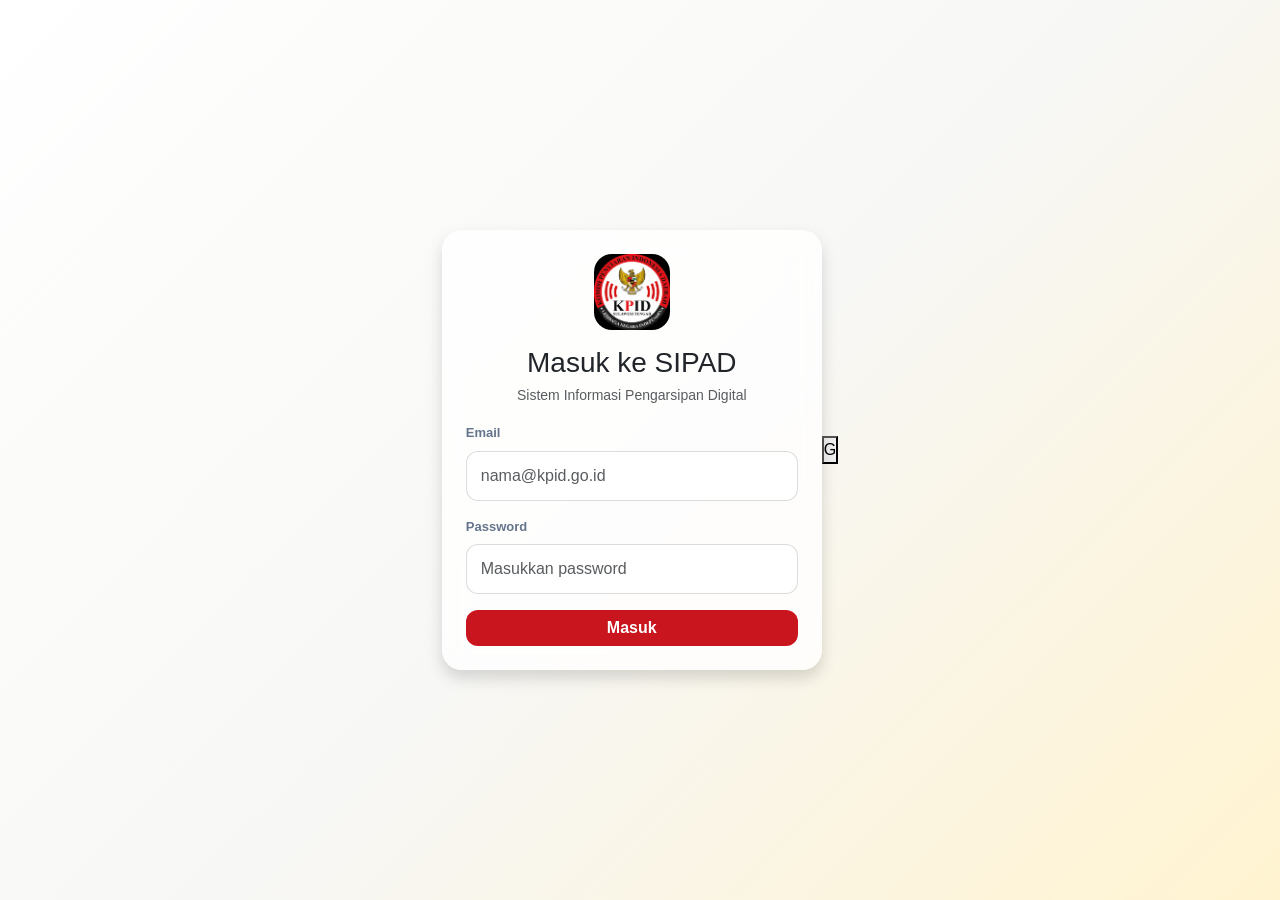
==== SIPAD-4.0-Enterprise/frontend/pages/index.html @ bc352328 "Add files via upload" ====
<!doctype html>
<html lang="id">
<head>
	<meta charset="utf-8">
	<meta name="viewport" content="width=device-width, initial-scale=1">
	<title>Dashboard SIPAD 4.0</title>
	<link href="https://cdn.jsdelivr.net/npm/bootstrap@5.3.3/dist/css/bootstrap.min.css" rel="stylesheet">
	<link href="../css/style.css" rel="stylesheet">
	<script src="../js/theme.js"></script>
	<link rel="icon" type="image/jpeg" href="../assets/icons/kpid-logo.jpeg">
	<style>
	body{background:linear-gradient(135deg,#eef4ff 0%,#f8fafc 48%,#e0f2fe 100%)}
	.dashboard-shell{min-height:100vh;display:flex}.dashboard-sidebar{width:250px;flex:0 0 250px;padding:24px 18px;background:linear-gradient(180deg,#0f172a,#1d4ed8);color:#fff}.dashboard-content{flex:1;padding:30px 4vw;min-width:0}.brand-mark{width:44px;height:44px;display:grid;place-items:center;border-radius:14px;background:#fff;color:#1d4ed8;font-weight:800;font-size:20px}.sidebar-label{margin:28px 12px 10px;color:#bfdbfe;font-size:11px;font-weight:700;letter-spacing:1.5px;text-transform:uppercase}.dashboard-sidebar .nav-link{color:#dbeafe;text-decoration:none}.dashboard-sidebar .nav-link.active,.dashboard-sidebar .nav-link:hover{background:rgba(255,255,255,.14);color:#fff}.topbar{display:flex;justify-content:space-between;align-items:flex-start;gap:20px;margin-bottom:28px}.eyebrow{color:#2563eb;font-size:12px;font-weight:800;letter-spacing:1.5px;text-transform:uppercase}.welcome-title{font-size:clamp(28px,4vw,44px);font-weight:800;letter-spacing:0;margin:4px 0 8px}.status-pill{display:inline-flex;align-items:center;gap:8px;padding:8px 12px;border-radius:999px;background:#dcfce7;color:#166534;font-size:13px;font-weight:700}.status-dot{width:8px;height:8px;border-radius:50%;background:#22c55e}.stats-grid{display:grid;grid-template-columns:repeat(3,1fr);gap:16px;margin-bottom:26px}.stat-card{min-height:145px}.stat-icon{width:42px;height:42px;display:grid;place-items:center;border-radius:13px;background:#dbeafe;color:#1d4ed8;font-size:20px}.stat-card:nth-child(2) .stat-icon{background:#dcfce7;color:#15803d}.stat-card:nth-child(3) .stat-icon{background:#fef3c7;color:#b45309}.dashboard-grid{display:grid;grid-template-columns:minmax(0,1.5fr) minmax(270px,.8fr);gap:18px}.panel{padding:22px}.panel-heading{display:flex;justify-content:space-between;align-items:center;gap:12px;margin-bottom:18px}.panel-heading h2{font-size:18px;font-weight:800;margin:0}.quick-grid{display:grid;grid-template-columns:repeat(2,1fr);gap:12px}.quick-link{display:flex;align-items:center;gap:12px;padding:15px;border:1px solid var(--border);border-radius:14px;color:var(--text);text-decoration:none;background:rgba(255,255,255,.45);transition:var(--transition)}.quick-link:hover{color:var(--primary);transform:translateY(-2px);box-shadow:var(--shadow)}.quick-link strong{display:block;font-size:14px}.quick-link small{color:var(--muted)}.quick-icon{font-size:21px}.table-wrap{overflow-x:auto}.empty-state{text-align:center;color:var(--muted);padding:32px 12px}.logout-link{margin-top:24px;color:#bfdbfe!important;cursor:pointer}.user-chip{display:flex;align-items:center;gap:10px;padding:10px 12px;border-radius:14px;background:rgba(255,255,255,.1)}.user-avatar{width:34px;height:34px;display:grid;place-items:center;border-radius:50%;background:#bfdbfe;color:#1e3a8a;font-weight:800}
		@media(max-width:900px){.dashboard-sidebar{width:76px;flex-basis:76px;padding:20px 10px}.dashboard-sidebar .brand-copy,.dashboard-sidebar .nav-link span,.dashboard-sidebar .sidebar-label,.dashboard-sidebar .user-copy{display:none}.dashboard-sidebar .nav-link{justify-content:center;padding:12px}.dashboard-content{padding:24px}.dashboard-sidebar .brand{justify-content:center}.user-chip{justify-content:center;padding:8px}.stats-grid{grid-template-columns:1fr}.dashboard-grid{grid-template-columns:1fr}}
		@media(max-width:560px){.dashboard-shell{display:block}.dashboard-sidebar{position:static;width:100%;min-height:0;display:flex;align-items:center;justify-content:space-between;padding:12px 16px}.dashboard-sidebar .brand{margin:0}.dashboard-sidebar nav{display:flex;gap:4px}.dashboard-sidebar .nav-link{margin:0}.dashboard-sidebar .logout-link{margin:0}.dashboard-sidebar .user-chip{display:none}.dashboard-content{padding:24px 16px}.topbar{display:block}.topbar .status-pill{margin-top:14px}.quick-grid{grid-template-columns:1fr}}
	</style>
</head>
<body>
	<div class="dashboard-shell">
		<aside class="dashboard-sidebar">
			<div>
				<div class="brand d-flex align-items-center gap-2 mb-4">
					<div class="brand-mark" id="institutionLogoMark"><img src="../assets/icons/kpid-logo.jpeg" alt="Logo KPID"></div><div class="brand-copy"><strong>SIPAD</strong><small class="d-block text-white-50">Enterprise 4.0</small></div>
				</div>
				<div class="sidebar-label">Workspace</div>
				<nav>
					<a class="nav-link active" href="index.html"><span>⌂</span><span>Dashboard</span></a>
					<a class="nav-link" href="arsip.html"><span>▣</span><span>Data Arsip</span></a>
		  <a class="nav-link" href="upload.html"><span>＋</span><span>Upload Arsip</span></a>
		  <a class="nav-link" href="laporan.html"><span>▤</span><span>Laporan</span></a>
		  <a class="nav-link" href="audit.html"><span>◷</span><span>Audit Aktivitas</span></a>
					<a class="nav-link" href="users.html"><span>♙</span><span>Pengguna</span></a>
					<a class="nav-link" href="settings.html"><span>⚙</span><span>Pengaturan</span></a>
				</nav>
				<a class="nav-link logout-link" id="logout" href="login.html"><span>↪</span><span>Keluar</span></a>
			</div>
			<div class="user-chip"><div class="user-avatar" id="userAvatar">A</div><div class="user-copy"><strong id="userRole">ADMIN</strong><small class="d-block text-white-50">Akses aktif</small></div></div>
		</aside>
		<main class="dashboard-content">
			<header class="topbar">
				<div><div class="eyebrow" id="institutionName">Pusat kendali arsip digital</div><h1 class="welcome-title">Selamat datang di SIPAD</h1><p class="subtitle mb-0" id="institutionAddress">Pantau, kelola, dan temukan dokumen penting dalam satu ruang kerja.</p></div>
				<div class="status-pill" id="apiStatus"><span class="status-dot"></span> Sistem siap</div>
			</header>
			<section class="stats-grid" aria-label="Ringkasan arsip">
				<div class="glass stat-card"><div class="stat-icon">▣</div><div class="stat-title mt-3">Total arsip aktif</div><div class="stat-value" id="totalArchives">-</div></div>
				<div class="glass stat-card"><div class="stat-icon">◈</div><div class="stat-title mt-3">Surat masuk & keluar</div><div class="stat-value" id="totalLetters">-</div></div>
				<div class="glass stat-card"><div class="stat-icon">◌</div><div class="stat-title mt-3">Laporan & dokumentasi</div><div class="stat-value" id="totalReports">-</div></div>
			</section>
			<section class="dashboard-grid">
	<div class="glass panel"><div class="panel-heading"><h2>Arsip terbaru</h2><a class="btn btn-sm btn-outline-primary" href="arsip.html">Lihat semua</a></div><div class="table-wrap"><table class="table align-middle"><thead><tr><th>Nomor</th><th>Judul</th><th>Kategori</th></tr></thead><tbody id="recentArchives"><tr><td colspan="3" class="empty-state">Memuat data arsip...</td></tr></tbody></table></div></div>
	<div class="glass panel"><div class="panel-heading"><h2>Akses cepat</h2></div><div class="quick-grid"><a class="quick-link" href="upload.html"><span class="quick-icon">＋</span><span><strong>Upload arsip</strong><small>Tambah dokumen baru</small></span></a><a class="quick-link" href="laporan.html"><span class="quick-icon">▤</span><span><strong>Buat laporan</strong><small>Ekspor data arsip</small></span></a><a class="quick-link" href="audit.html"><span class="quick-icon">◷</span><span><strong>Lihat aktivitas</strong><small>Periksa riwayat sistem</small></span></a><a class="quick-link" href="settings.html"><span class="quick-icon">⚙</span><span><strong>Pengaturan</strong><small>Kelola preferensi</small></span></a></div></div>
			</section>
		</main>
	</div>
	<script src="../js/config.js"></script><script src="../js/api.js"></script>
	<script>
		const escapeText=value=>value==null?'':String(value);
	async function loadDashboard(){const table=document.getElementById('recentArchives'),status=document.getElementById('apiStatus');try{const setting=await api.setting(),data=await api.list(),letters=data.filter(item=>item.kategori==='Surat').length,reports=data.filter(item=>item.kategori!=='Surat').length;document.getElementById('institutionName').textContent=setting.instansi||'Pusat kendali arsip digital';document.getElementById('institutionAddress').textContent=setting.alamat||'Pantau, kelola, dan temukan dokumen penting dalam satu ruang kerja.';if(setting.logo){const logo=document.createElement('img');logo.src=setting.logo;logo.alt='';logo.className='institution-logo';document.getElementById('institutionLogoMark').replaceChildren(logo);}document.getElementById('totalArchives').textContent=data.length;document.getElementById('totalLetters').textContent=letters;document.getElementById('totalReports').textContent=reports;table.innerHTML='';data.slice(-5).reverse().forEach(item=>{const row=document.createElement('tr');[item.nomor,item.judul,item.kategori].forEach(value=>{const cell=document.createElement('td');cell.textContent=escapeText(value);row.appendChild(cell)});table.appendChild(row)});if(!data.length)table.innerHTML='<tr><td colspan="3" class="empty-state">Belum ada arsip aktif.</td></tr>';}catch(error){status.innerHTML='<span class="status-dot" style="background:#ef4444"></span> API belum terhubung';table.innerHTML='<tr><td colspan="3" class="empty-state">Data belum dapat dimuat. Periksa deployment Apps Script.</td></tr>';console.error(error)}}
		document.getElementById('userRole').textContent=localStorage.getItem('sipad_role')||'GUEST';document.getElementById('userAvatar').textContent=(localStorage.getItem('sipad_role')||'G').charAt(0);document.getElementById('logout').addEventListener('click',async event=>{event.preventDefault();try{await api.logout();}catch(error){console.error(error);}finally{localStorage.removeItem('sipad_token');localStorage.removeItem('sipad_role');location.replace('login.html');}});loadDashboard();
	</script>
</body>
</html>
---- SIPAD-4.0-Enterprise/frontend/css/style.css ----
.app-loading{position:fixed;inset:0;z-index:2000;display:grid;place-items:center;background:rgba(15,23,42,.32);backdrop-filter:blur(4px);opacity:0;visibility:hidden;transition:opacity .2s ease}.app-loading.show{opacity:1;visibility:visible}.app-loading-box{display:flex;align-items:center;gap:12px;padding:18px 22px;border-radius:16px;background:var(--surface-solid);color:var(--text);box-shadow:0 18px 50px rgba(15,23,42,.2)}.app-spinner{width:22px;height:22px;border:3px solid rgba(37,99,235,.2);border-top-color:var(--primary);border-radius:50%;animation:appSpin .7s linear infinite}@keyframes appSpin{to{transform:rotate(360deg)}}
:root{
  --primary:#c9151e;
  --primary-light:#ef4444;
  --secondary:#111111;
  --success:#16a34a;
  --warning:#f59e0b;
  --danger:#dc2626;

  --bg:#f7f7f5;
  --surface:rgba(255,255,255,.78);
  --surface-solid:#ffffff;
  --text:#171717;
  --muted:#64748b;
  --border:rgba(17,17,17,.14);

  --radius:20px;
  --shadow:0 10px 30px rgba(15,23,42,.08);
  --transition:.25s ease;
}

[data-theme="dark"]{
  --bg:#0b1220;
  --surface:rgba(15,23,42,.75);
  --surface-solid:#111827;
  --text:#f8fafc;
  --muted:#94a3b8;
  --border:rgba(255,255,255,.08);
  --shadow:0 12px 32px rgba(0,0,0,.35);
}

*{
  margin:0;
  padding:0;
  box-sizing:border-box;
}

html{
  scroll-behavior:smooth;
}

body{
  font-family:Inter,"Segoe UI",sans-serif;
  background:linear-gradient(135deg,#fff 0%,#f7f7f5 52%,#fff3d0 100%);
  color:var(--text);
  min-height:100vh;
}

[data-theme="dark"] body{
  background:linear-gradient(135deg,#0b1220,#111827);
}

[data-theme="dark"] .app-shell{background:linear-gradient(135deg,#0b1220 0%,#111827 52%,#172554 100%)}
[data-theme="dark"] .table{--bs-table-color:var(--text);--bs-table-bg:transparent;--bs-table-border-color:var(--border)}
[data-theme="dark"] .form-control,[data-theme="dark"] .form-select,[data-theme="dark"] textarea{background:#172033;color:var(--text);border-color:var(--border)}
[data-theme="dark"] .form-control::placeholder{color:#94a3b8}[data-theme="dark"] .quick-link{background:rgba(15,23,42,.55);color:var(--text)}[data-theme="dark"] .drop-zone{background:#172033;border-color:#3b82f6}[data-theme="dark"] .drop-zone:hover,[data-theme="dark"] .drop-zone.is-dragging{background:#1e3a8a}[data-theme="dark"] .modal-content{background:var(--surface-solid);color:var(--text)}
[data-theme="dark"] .bg-light{background:var(--bg)!important}[data-theme="dark"] .card{background:var(--surface-solid)!important;color:var(--text)}[data-theme="dark"] .text-muted{color:var(--muted)!important}[data-theme="dark"] .form-control:focus,[data-theme="dark"] .form-select:focus{background:#172033;color:var(--text)}

/* Sidebar */

.sidebar{
  width:250px;
  min-height:100vh;
  position:fixed;
  left:0;
  top:0;
  background:linear-gradient(180deg,#0f172a,#1d4ed8);
  color:#fff;
  padding:24px 18px;
}

.brand{
  display:flex;
  align-items:center;
  gap:12px;
  margin-bottom:32px;
}

.brand img{
  width:46px;
  height:46px;
  border-radius:14px;
}

.brand h4{
  font-size:18px;
}

.nav-link{
  display:flex;
  align-items:center;
  gap:12px;
  color:#dbeafe;
  padding:12px 16px;
  border-radius:14px;
  margin-bottom:8px;
  transition:var(--transition);
}

.nav-link:hover,
.nav-link.active{
  background:rgba(255,255,255,.12);
  color:#fff;
}

/* Content */

.main{
  margin-left:250px;
  padding:28px;
}

.page-title{
  font-weight:700;
  margin-bottom:6px;
}

.subtitle{
  color:var(--muted);
  margin-bottom:24px;
}

/* Glass Card */

.glass{
.logo-preview{display:none;width:88px;height:88px;object-fit:contain;border:1px solid var(--border);border-radius:14px;background:#fff;padding:8px}.logo-preview.visible{display:block}.institution-logo{width:100%;height:100%;object-fit:contain;border-radius:12px}.brand-mark{overflow:hidden;padding:4px}.brand-mark img{width:100%;height:100%;object-fit:contain;border-radius:10px}
.global-profile{position:fixed;top:20px;right:24px;z-index:1000;width:46px;height:46px;padding:0;border:3px solid #fff;border-radius:50%;background:#c9151e;color:#fff;display:grid;place-items:center;font-weight:800;box-shadow:0 6px 18px rgba(17,17,17,.22);overflow:hidden}.global-profile img{width:100%;height:100%;object-fit:cover}
.profile-preview{width:64px;height:64px;flex:0 0 64px;display:block;object-fit:cover;border:1px solid var(--border);border-radius:50%;background:#f1f5f9}.profile-preview:not(.visible){visibility:hidden}
@media(max-width:560px){.global-profile{top:64px;right:14px;width:42px;height:42px}.profile-preview{width:54px;height:54px;flex-basis:54px}.settings-grid .d-flex{flex-wrap:wrap}.settings-grid .d-flex .form-control{width:100%;flex-basis:100%}}
  background:var(--surface);
  backdrop-filter:blur(16px);
  border:1px solid var(--border);
  border-radius:var(--radius);
  box-shadow:var(--shadow);
}

.card{
  border:none!important;
  border-radius:var(--radius)!important;
  background:var(--surface)!important;
  backdrop-filter:blur(14px);
  box-shadow:var(--shadow);
}

/* Statistic */

.stat-card{
  padding:22px;
  position:relative;
  overflow:hidden;
}

.stat-card::after{
  content:"";
  position:absolute;
  right:-25px;
  top:-25px;
  width:90px;
  height:90px;
  border-radius:50%;
  background:rgba(37,99,235,.12);
}

.stat-title{
  color:var(--muted);
  font-size:14px;
}

.stat-value{
  font-size:34px;
  font-weight:700;
}

/* Table */

.table{
  margin-bottom:0;
}

.table thead th{
  color:var(--muted);
  font-size:13px;
  border-bottom:1px solid var(--border);
}

.table tbody td{
  vertical-align:middle;
  border-color:var(--border);
}

.table tbody tr{
  transition:var(--transition);
}

.table tbody tr:hover{
  background:rgba(37,99,235,.04);
}

/* Buttons */

.btn{
  border-radius:12px;
  transition:var(--transition);
  font-weight:600;
}

.btn-primary{
  background:var(--primary);
  border:none;
}

.btn-primary:hover{
  background:#1d4ed8;
  transform:translateY(-2px);
}

.btn-outline-primary{
  border-color:var(--primary);
  color:var(--primary);
}

.btn-primary:hover{background:#a80f17}.btn-outline-primary:hover{background:var(--primary);border-color:var(--primary)}

.btn-outline-primary:hover{
  background:var(--primary);
}

/* Badge */

.badge{
  border-radius:999px;
  padding:7px 12px;
  font-weight:600;
}

.badge-laporan{
  background:#dbeafe;
  color:#1d4ed8;
}

.badge-surat{
  background:#dcfce7;
  color:#15803d;
}

.badge-dok{
  background:#fee2e2;
  color:#b91c1c;
}

/* Form */

.form-control,
.form-select{
  border-radius:12px;
  border:1px solid var(--border);
  padding:12px 14px;
}

.form-control:focus,
.form-select:focus{
  border-color:var(--primary);
  box-shadow:0 0 0 .2rem rgba(37,99,235,.15);
}

/* Upload */

.drop-zone{
  border:2px dashed #93c5fd;
  border-radius:18px;
  padding:36px;
  text-align:center;
  background:#f8fbff;
  cursor:pointer;
  transition:var(--transition);
}

.drop-zone:hover{
  border-color:var(--primary);
  background:#eff6ff;
}

.drop-zone.is-dragging{border-color:var(--primary);background:#dbeafe;transform:scale(1.01)}.drop-zone .drop-icon{width:44px;height:44px;margin:0 auto 12px;display:grid;place-items:center;border-radius:14px;background:#dbeafe;color:var(--primary);font-size:25px;font-weight:800}.drop-zone strong{display:block;color:var(--text)}.drop-zone .file-name{color:var(--primary);font-weight:700;word-break:break-word}

.drop-zone.drag{
  background:#dbeafe;
}

.progress{
  height:8px;
  border-radius:999px;
}

.progress-bar{
  background:linear-gradient(90deg,#2563eb,#60a5fa);
}

/* Search */

.search-box{
  position:relative;
}

.search-box i{
  position:absolute;
  left:14px;
  top:14px;
  color:var(--muted);
}

.search-box input{
  padding-left:40px;
}

/* QR */

.qr-card{
  display:flex;
  align-items:center;
  justify-content:center;
  padding:10px;
  border-radius:12px;
  background:#fff;
}

/* Floating Action */

.fab{
  position:fixed;
  bottom:28px;
  right:28px;
  width:60px;
  height:60px;
  border-radius:50%;
  background:var(--primary);
  color:#fff;
  display:flex;
  align-items:center;
  justify-content:center;
  font-size:28px;
  box-shadow:0 10px 25px rgba(37,99,235,.35);
  transition:var(--transition);
}

.fab:hover{
  transform:scale(1.08);
}

/* Animation */

.fade-up{
  animation:fadeUp .5s ease;
}

@keyframes fadeUp{
  from{
    opacity:0;
    transform:translateY(16px);
  }
  to{
    opacity:1;
    transform:translateY(0);
  }
}

.pulse{
  animation:pulse 2s infinite;
}

@keyframes pulse{
  0%{box-shadow:0 0 0 0 rgba(37,99,235,.4);}
  70%{box-shadow:0 0 0 12px rgba(37,99,235,0);}
  100%{box-shadow:0 0 0 0 rgba(37,99,235,0);}
}

/* Responsive */

@media (max-width:992px){

  .sidebar{
    width:80px;
    padding:18px 10px;
  }

  .brand h4,
  .nav-link span{
    display:none;
  }

  .main{
    margin-left:80px;
  }

}

@media (max-width:768px){

  .sidebar{
    display:none;
  }

  .main{
    margin-left:0;
    padding:18px;
  }

  .stat-value{
    font-size:26px;
  }

  .drop-zone{
    padding:24px;
  }

}

/* Application shell */
.app-shell{min-height:100vh;display:flex;background:linear-gradient(135deg,#eef4ff 0%,#f8fafc 52%,#e0f2fe 100%)}
.app-sidebar{width:250px;flex:0 0 250px;min-height:100vh;padding:24px 18px;background:linear-gradient(180deg,#0f172a,#1d4ed8);color:#fff;position:sticky;top:0;align-self:flex-start;max-height:100vh;overflow-y:auto}
.app-content{flex:1;min-width:0;padding:30px 4vw}.app-sidebar .brand{margin-bottom:30px}.brand-mark{width:44px;height:44px;display:grid;place-items:center;border-radius:14px;background:#fff;color:#1d4ed8;font-weight:800;font-size:20px}.brand-copy small{color:#bfdbfe}.sidebar-label{margin:28px 12px 10px;color:#bfdbfe;font-size:11px;font-weight:700;letter-spacing:1.5px;text-transform:uppercase}.app-sidebar .nav-link{color:#dbeafe;text-decoration:none}.app-sidebar .nav-link.active,.app-sidebar .nav-link:hover{background:rgba(255,255,255,.14);color:#fff}.app-sidebar .logout-link{margin-top:24px;color:#bfdbfe!important}.app-user{display:flex;align-items:center;gap:10px;margin-top:34px;padding:10px 12px;border-radius:14px;background:rgba(255,255,255,.1)}.app-avatar{width:34px;height:34px;display:grid;place-items:center;border-radius:50%;background:#bfdbfe;color:#1e3a8a;font-weight:800}
.page-header{display:flex;justify-content:space-between;align-items:flex-end;gap:20px;margin-bottom:26px}.page-kicker{color:var(--primary);font-size:12px;font-weight:800;letter-spacing:1.5px;text-transform:uppercase}.page-header h1{font-size:clamp(28px,4vw,40px);font-weight:800;margin:5px 0 7px}.page-header p{color:var(--muted);margin:0}.content-panel{padding:24px}.panel-title{font-size:18px;font-weight:800;margin:0}.toolbar{display:flex;flex-wrap:wrap;align-items:center;justify-content:space-between;gap:12px;margin-bottom:18px}.toolbar-actions{display:flex;flex-wrap:wrap;gap:10px}.table-responsive{border:1px solid var(--border);border-radius:14px;overflow:auto}.table-responsive .table{min-width:620px}.form-label{font-weight:700;font-size:13px;color:var(--muted)}.settings-grid{display:grid;grid-template-columns:minmax(0,1.35fr) minmax(260px,.65fr);gap:18px}.info-panel{padding:22px}.info-panel h2{font-size:18px;font-weight:800;margin-bottom:10px}.info-panel p{color:var(--muted);line-height:1.7}.user-table td,.user-table th{padding:16px}.role-badge{display:inline-flex;padding:6px 10px;border-radius:999px;background:#dbeafe;color:#1d4ed8;font-size:12px;font-weight:800}.upload-hero{display:grid;grid-template-columns:1.1fr .9fr;gap:18px}.upload-note{padding:24px;background:linear-gradient(145deg,#1d4ed8,#2563eb);border-radius:18px;color:#fff}.upload-note h2{font-size:24px;font-weight:800}.upload-note p{color:#dbeafe;line-height:1.7}.upload-note li{margin:12px 0;color:#eff6ff}.mobile-nav{display:none}
@media(max-width:900px){.app-sidebar{width:76px;flex-basis:76px;padding:20px 10px}.app-sidebar .brand-copy,.app-sidebar .nav-link span:last-child,.app-sidebar .sidebar-label,.app-sidebar .app-user .user-copy{display:none}.app-sidebar .nav-link{justify-content:center;padding:12px}.app-sidebar .brand{justify-content:center}.app-user{justify-content:center;padding:8px}.app-content{padding:24px}.settings-grid,.upload-hero{grid-template-columns:1fr}}
@media(max-width:560px){.app-shell{display:block}.app-sidebar{position:sticky;z-index:20;top:0;width:100%;min-height:0;height:auto;max-height:none;display:flex;align-items:center;justify-content:space-between;padding:10px 12px;box-shadow:0 6px 20px rgba(15,23,42,.18)}.app-sidebar .brand{margin:0;flex:0 0 auto}.app-sidebar .brand-mark{width:40px;height:40px}.app-sidebar nav{display:flex;gap:3px;min-width:0;flex:1;overflow-x:auto;scrollbar-width:none;margin:0 6px}.app-sidebar nav::-webkit-scrollbar{display:none}.app-sidebar .nav-link{flex:0 0 44px;justify-content:center;white-space:nowrap;min-height:44px;padding:10px;margin:0}.app-sidebar .nav-link span:last-child{display:none}.app-sidebar .logout-link{flex:0 0 44px;padding:10px;margin:0}.app-sidebar .app-user{display:none}.app-content{width:100%;padding:20px 16px}.page-header{display:block}.page-header .btn{margin-top:16px}.page-header h1{font-size:30px}.page-header p{font-size:14px}.content-panel{padding:16px}.toolbar{align-items:stretch}.toolbar-actions{width:100%;gap:8px}.toolbar-actions .btn{flex:1}.toolbar-actions .form-control,.toolbar-actions .form-select{min-width:0;flex:1}.stats-grid{grid-template-columns:1fr}.table-responsive{margin:0 -2px}.table-responsive .table{min-width:620px}.table th,.table td{white-space:nowrap}.btn{min-height:44px}.drop-zone{min-height:190px;display:flex;flex-direction:column;justify-content:center}.upload-note{padding:20px}.modal-dialog{margin:10px}.modal-body{padding:10px}.modal-body iframe{height:calc(100vh - 150px);min-height:320px}.content-panel .status-pill{white-space:nowrap}}
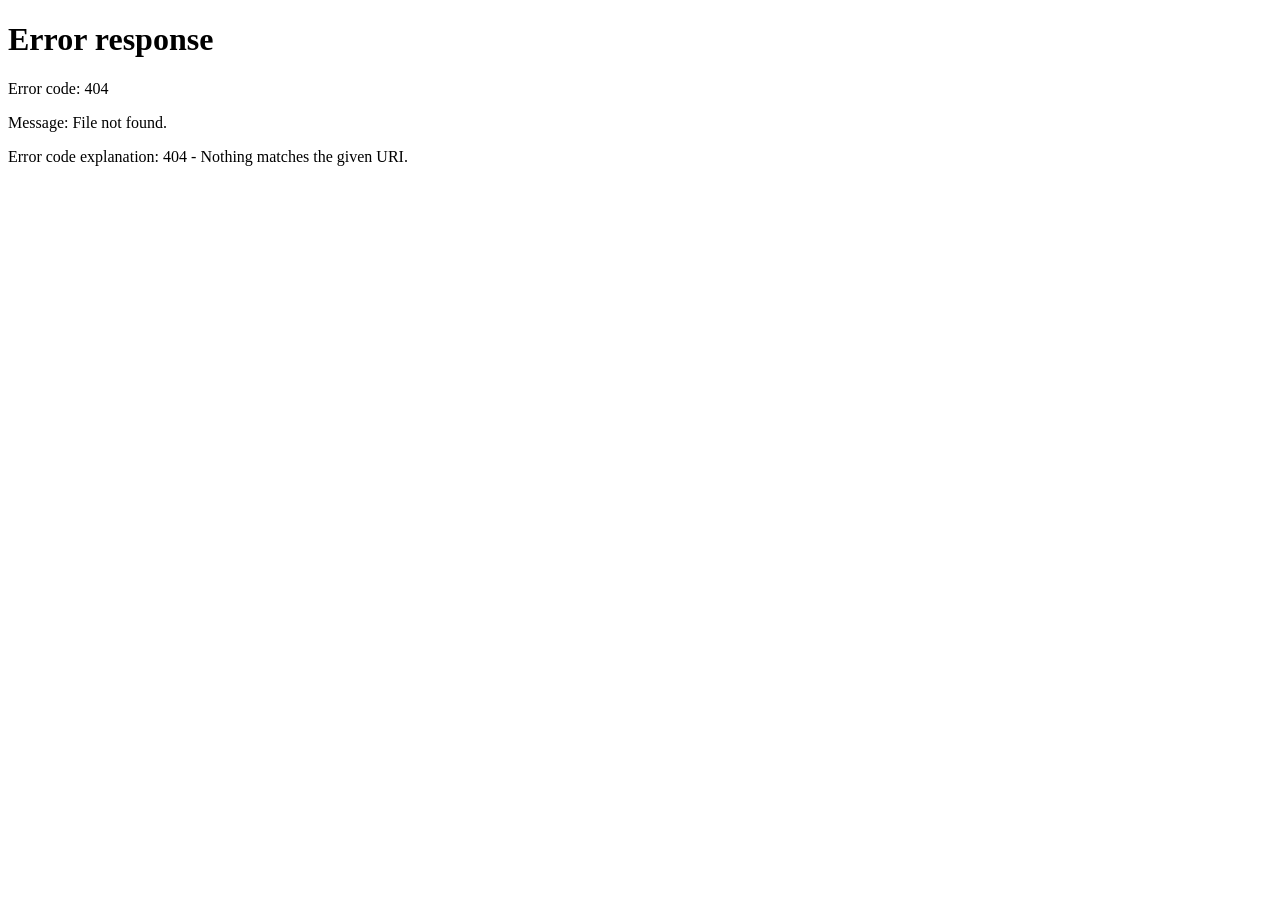
==== commit 9bf0d9b7: "Update index.html" ====
--- a/SIPAD-4.0-Enterprise/frontend/pages/index.html
+++ b/SIPAD-4.0-Enterprise/frontend/pages/index.html
@@ -1,62 +1,13 @@
 <!doctype html>
 <html lang="id">
 <head>
-	<meta charset="utf-8">
-	<meta name="viewport" content="width=device-width, initial-scale=1">
-	<title>Dashboard SIPAD 4.0</title>
-	<link href="https://cdn.jsdelivr.net/npm/bootstrap@5.3.3/dist/css/bootstrap.min.css" rel="stylesheet">
-	<link href="../css/style.css" rel="stylesheet">
-	<script src="../js/theme.js"></script>
-	<link rel="icon" type="image/jpeg" href="../assets/icons/kpid-logo.jpeg">
-	<style>
-	body{background:linear-gradient(135deg,#eef4ff 0%,#f8fafc 48%,#e0f2fe 100%)}
-	.dashboard-shell{min-height:100vh;display:flex}.dashboard-sidebar{width:250px;flex:0 0 250px;padding:24px 18px;background:linear-gradient(180deg,#0f172a,#1d4ed8);color:#fff}.dashboard-content{flex:1;padding:30px 4vw;min-width:0}.brand-mark{width:44px;height:44px;display:grid;place-items:center;border-radius:14px;background:#fff;color:#1d4ed8;font-weight:800;font-size:20px}.sidebar-label{margin:28px 12px 10px;color:#bfdbfe;font-size:11px;font-weight:700;letter-spacing:1.5px;text-transform:uppercase}.dashboard-sidebar .nav-link{color:#dbeafe;text-decoration:none}.dashboard-sidebar .nav-link.active,.dashboard-sidebar .nav-link:hover{background:rgba(255,255,255,.14);color:#fff}.topbar{display:flex;justify-content:space-between;align-items:flex-start;gap:20px;margin-bottom:28px}.eyebrow{color:#2563eb;font-size:12px;font-weight:800;letter-spacing:1.5px;text-transform:uppercase}.welcome-title{font-size:clamp(28px,4vw,44px);font-weight:800;letter-spacing:0;margin:4px 0 8px}.status-pill{display:inline-flex;align-items:center;gap:8px;padding:8px 12px;border-radius:999px;background:#dcfce7;color:#166534;font-size:13px;font-weight:700}.status-dot{width:8px;height:8px;border-radius:50%;background:#22c55e}.stats-grid{display:grid;grid-template-columns:repeat(3,1fr);gap:16px;margin-bottom:26px}.stat-card{min-height:145px}.stat-icon{width:42px;height:42px;display:grid;place-items:center;border-radius:13px;background:#dbeafe;color:#1d4ed8;font-size:20px}.stat-card:nth-child(2) .stat-icon{background:#dcfce7;color:#15803d}.stat-card:nth-child(3) .stat-icon{background:#fef3c7;color:#b45309}.dashboard-grid{display:grid;grid-template-columns:minmax(0,1.5fr) minmax(270px,.8fr);gap:18px}.panel{padding:22px}.panel-heading{display:flex;justify-content:space-between;align-items:center;gap:12px;margin-bottom:18px}.panel-heading h2{font-size:18px;font-weight:800;margin:0}.quick-grid{display:grid;grid-template-columns:repeat(2,1fr);gap:12px}.quick-link{display:flex;align-items:center;gap:12px;padding:15px;border:1px solid var(--border);border-radius:14px;color:var(--text);text-decoration:none;background:rgba(255,255,255,.45);transition:var(--transition)}.quick-link:hover{color:var(--primary);transform:translateY(-2px);box-shadow:var(--shadow)}.quick-link strong{display:block;font-size:14px}.quick-link small{color:var(--muted)}.quick-icon{font-size:21px}.table-wrap{overflow-x:auto}.empty-state{text-align:center;color:var(--muted);padding:32px 12px}.logout-link{margin-top:24px;color:#bfdbfe!important;cursor:pointer}.user-chip{display:flex;align-items:center;gap:10px;padding:10px 12px;border-radius:14px;background:rgba(255,255,255,.1)}.user-avatar{width:34px;height:34px;display:grid;place-items:center;border-radius:50%;background:#bfdbfe;color:#1e3a8a;font-weight:800}
-		@media(max-width:900px){.dashboard-sidebar{width:76px;flex-basis:76px;padding:20px 10px}.dashboard-sidebar .brand-copy,.dashboard-sidebar .nav-link span,.dashboard-sidebar .sidebar-label,.dashboard-sidebar .user-copy{display:none}.dashboard-sidebar .nav-link{justify-content:center;padding:12px}.dashboard-content{padding:24px}.dashboard-sidebar .brand{justify-content:center}.user-chip{justify-content:center;padding:8px}.stats-grid{grid-template-columns:1fr}.dashboard-grid{grid-template-columns:1fr}}
-		@media(max-width:560px){.dashboard-shell{display:block}.dashboard-sidebar{position:static;width:100%;min-height:0;display:flex;align-items:center;justify-content:space-between;padding:12px 16px}.dashboard-sidebar .brand{margin:0}.dashboard-sidebar nav{display:flex;gap:4px}.dashboard-sidebar .nav-link{margin:0}.dashboard-sidebar .logout-link{margin:0}.dashboard-sidebar .user-chip{display:none}.dashboard-content{padding:24px 16px}.topbar{display:block}.topbar .status-pill{margin-top:14px}.quick-grid{grid-template-columns:1fr}}
-	</style>
+  <meta charset="utf-8">
+  <meta name="viewport" content="width=device-width,initial-scale=1">
+  <meta http-equiv="refresh" content="0;url=pages/login.html">
+  <title>SIPAD</title>
 </head>
 <body>
-	<div class="dashboard-shell">
-		<aside class="dashboard-sidebar">
-			<div>
-				<div class="brand d-flex align-items-center gap-2 mb-4">
-					<div class="brand-mark" id="institutionLogoMark"><img src="../assets/icons/kpid-logo.jpeg" alt="Logo KPID"></div><div class="brand-copy"><strong>SIPAD</strong><small class="d-block text-white-50">Enterprise 4.0</small></div>
-				</div>
-				<div class="sidebar-label">Workspace</div>
-				<nav>
-					<a class="nav-link active" href="index.html"><span>⌂</span><span>Dashboard</span></a>
-					<a class="nav-link" href="arsip.html"><span>▣</span><span>Data Arsip</span></a>
-		  <a class="nav-link" href="upload.html"><span>＋</span><span>Upload Arsip</span></a>
-		  <a class="nav-link" href="laporan.html"><span>▤</span><span>Laporan</span></a>
-		  <a class="nav-link" href="audit.html"><span>◷</span><span>Audit Aktivitas</span></a>
-					<a class="nav-link" href="users.html"><span>♙</span><span>Pengguna</span></a>
-					<a class="nav-link" href="settings.html"><span>⚙</span><span>Pengaturan</span></a>
-				</nav>
-				<a class="nav-link logout-link" id="logout" href="login.html"><span>↪</span><span>Keluar</span></a>
-			</div>
-			<div class="user-chip"><div class="user-avatar" id="userAvatar">A</div><div class="user-copy"><strong id="userRole">ADMIN</strong><small class="d-block text-white-50">Akses aktif</small></div></div>
-		</aside>
-		<main class="dashboard-content">
-			<header class="topbar">
-				<div><div class="eyebrow" id="institutionName">Pusat kendali arsip digital</div><h1 class="welcome-title">Selamat datang di SIPAD</h1><p class="subtitle mb-0" id="institutionAddress">Pantau, kelola, dan temukan dokumen penting dalam satu ruang kerja.</p></div>
-				<div class="status-pill" id="apiStatus"><span class="status-dot"></span> Sistem siap</div>
-			</header>
-			<section class="stats-grid" aria-label="Ringkasan arsip">
-				<div class="glass stat-card"><div class="stat-icon">▣</div><div class="stat-title mt-3">Total arsip aktif</div><div class="stat-value" id="totalArchives">-</div></div>
-				<div class="glass stat-card"><div class="stat-icon">◈</div><div class="stat-title mt-3">Surat masuk & keluar</div><div class="stat-value" id="totalLetters">-</div></div>
-				<div class="glass stat-card"><div class="stat-icon">◌</div><div class="stat-title mt-3">Laporan & dokumentasi</div><div class="stat-value" id="totalReports">-</div></div>
-			</section>
-			<section class="dashboard-grid">
-	<div class="glass panel"><div class="panel-heading"><h2>Arsip terbaru</h2><a class="btn btn-sm btn-outline-primary" href="arsip.html">Lihat semua</a></div><div class="table-wrap"><table class="table align-middle"><thead><tr><th>Nomor</th><th>Judul</th><th>Kategori</th></tr></thead><tbody id="recentArchives"><tr><td colspan="3" class="empty-state">Memuat data arsip...</td></tr></tbody></table></div></div>
-	<div class="glass panel"><div class="panel-heading"><h2>Akses cepat</h2></div><div class="quick-grid"><a class="quick-link" href="upload.html"><span class="quick-icon">＋</span><span><strong>Upload arsip</strong><small>Tambah dokumen baru</small></span></a><a class="quick-link" href="laporan.html"><span class="quick-icon">▤</span><span><strong>Buat laporan</strong><small>Ekspor data arsip</small></span></a><a class="quick-link" href="audit.html"><span class="quick-icon">◷</span><span><strong>Lihat aktivitas</strong><small>Periksa riwayat sistem</small></span></a><a class="quick-link" href="settings.html"><span class="quick-icon">⚙</span><span><strong>Pengaturan</strong><small>Kelola preferensi</small></span></a></div></div>
-			</section>
-		</main>
-	</div>
-	<script src="../js/config.js"></script><script src="../js/api.js"></script>
-	<script>
-		const escapeText=value=>value==null?'':String(value);
-	async function loadDashboard(){const table=document.getElementById('recentArchives'),status=document.getElementById('apiStatus');try{const setting=await api.setting(),data=await api.list(),letters=data.filter(item=>item.kategori==='Surat').length,reports=data.filter(item=>item.kategori!=='Surat').length;document.getElementById('institutionName').textContent=setting.instansi||'Pusat kendali arsip digital';document.getElementById('institutionAddress').textContent=setting.alamat||'Pantau, kelola, dan temukan dokumen penting dalam satu ruang kerja.';if(setting.logo){const logo=document.createElement('img');logo.src=setting.logo;logo.alt='';logo.className='institution-logo';document.getElementById('institutionLogoMark').replaceChildren(logo);}document.getElementById('totalArchives').textContent=data.length;document.getElementById('totalLetters').textContent=letters;document.getElementById('totalReports').textContent=reports;table.innerHTML='';data.slice(-5).reverse().forEach(item=>{const row=document.createElement('tr');[item.nomor,item.judul,item.kategori].forEach(value=>{const cell=document.createElement('td');cell.textContent=escapeText(value);row.appendChild(cell)});table.appendChild(row)});if(!data.length)table.innerHTML='<tr><td colspan="3" class="empty-state">Belum ada arsip aktif.</td></tr>';}catch(error){status.innerHTML='<span class="status-dot" style="background:#ef4444"></span> API belum terhubung';table.innerHTML='<tr><td colspan="3" class="empty-state">Data belum dapat dimuat. Periksa deployment Apps Script.</td></tr>';console.error(error)}}
-		document.getElementById('userRole').textContent=localStorage.getItem('sipad_role')||'GUEST';document.getElementById('userAvatar').textContent=(localStorage.getItem('sipad_role')||'G').charAt(0);document.getElementById('logout').addEventListener('click',async event=>{event.preventDefault();try{await api.logout();}catch(error){console.error(error);}finally{localStorage.removeItem('sipad_token');localStorage.removeItem('sipad_role');location.replace('login.html');}});loadDashboard();
-	</script>
+  <p>Membuka SIPAD...</p>
+  <script>location.replace('pages/login.html');</script>
 </body>
 </html>
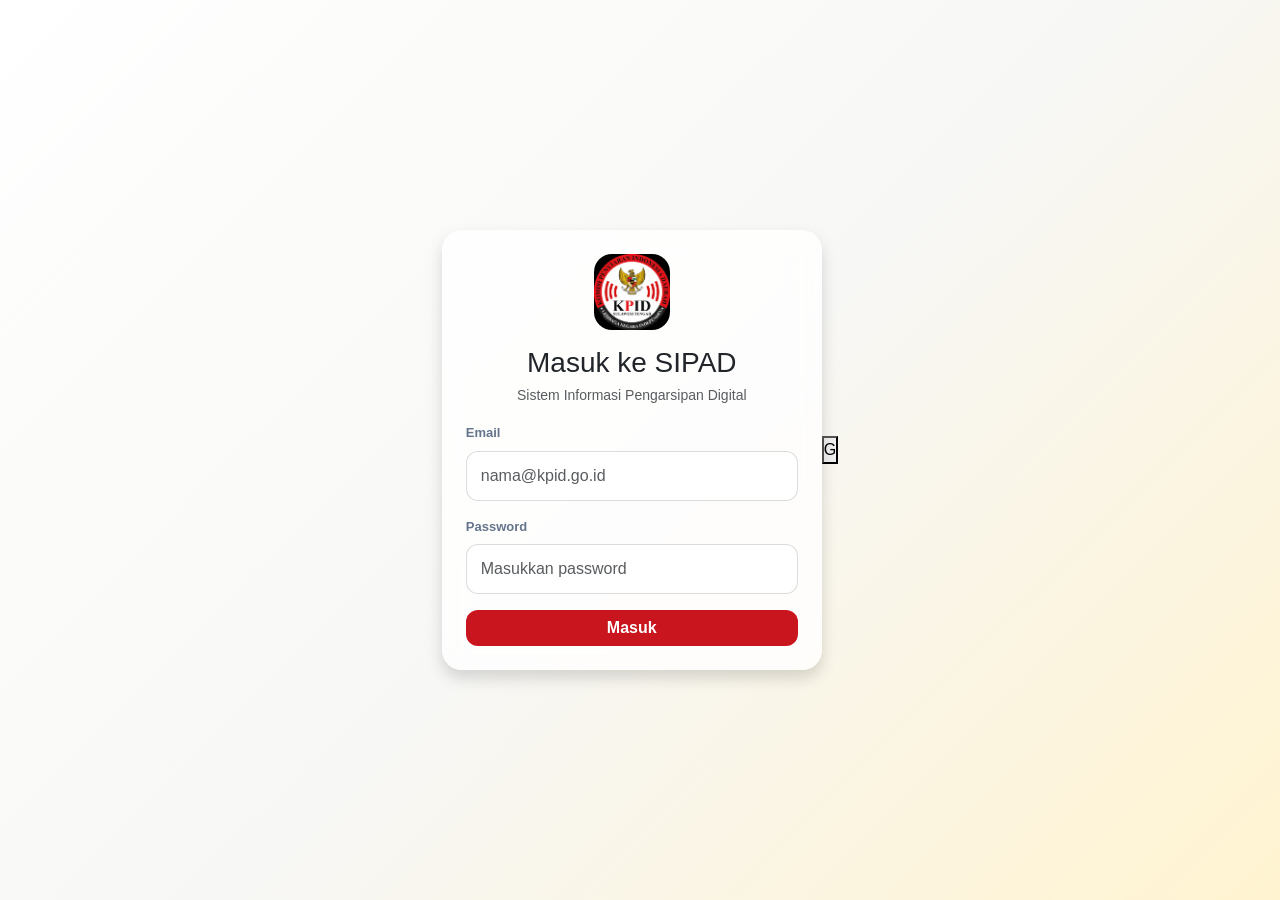
==== commit 6e5cac75: "Add files via upload" ====
--- a/SIPAD-4.0-Enterprise/frontend/pages/index.html
+++ b/SIPAD-4.0-Enterprise/frontend/pages/index.html
@@ -1,13 +1,63 @@
 <!doctype html>
 <html lang="id">
 <head>
-  <meta charset="utf-8">
-  <meta name="viewport" content="width=device-width,initial-scale=1">
-  <meta http-equiv="refresh" content="0;url=pages/login.html">
-  <title>SIPAD</title>
+	<meta charset="utf-8">
+	<meta name="viewport" content="width=device-width, initial-scale=1">
+	<title>Dashboard SIPAD 4.0</title>
+	<link href="https://cdn.jsdelivr.net/npm/bootstrap@5.3.3/dist/css/bootstrap.min.css" rel="stylesheet">
+	<link href="../css/style.css" rel="stylesheet">
+	<script src="../js/theme.js"></script>
+	<link rel="icon" type="image/jpeg" href="../assets/icons/kpid-logo.jpeg">
+	<style>
+	body{background:linear-gradient(135deg,#eef4ff 0%,#f8fafc 48%,#e0f2fe 100%)}
+		.dashboard-shell{min-height:100vh;display:flex}.dashboard-sidebar{width:250px;flex:0 0 250px;padding:24px 18px;background:linear-gradient(180deg,#0f172a,#1d4ed8);color:#fff}.dashboard-content{flex:1;padding:30px 4vw;min-width:0}.brand-mark{width:44px;height:44px;display:grid;place-items:center;border-radius:14px;background:#fff;color:#1d4ed8;font-weight:800;font-size:20px}.sidebar-label{margin:28px 12px 10px;color:#bfdbfe;font-size:11px;font-weight:700;letter-spacing:1.5px;text-transform:uppercase}.dashboard-sidebar .nav-link{color:#dbeafe;text-decoration:none}.dashboard-sidebar .nav-link.active,.dashboard-sidebar .nav-link:hover{background:rgba(255,255,255,.14);color:#fff}.topbar{display:flex;justify-content:space-between;align-items:flex-start;gap:20px;margin-bottom:28px}.eyebrow{color:#c9151e;font-size:12px;font-weight:800;letter-spacing:1.5px;text-transform:uppercase}.welcome-title{font-size:clamp(28px,4vw,44px);font-weight:800;letter-spacing:0;margin:4px 0 8px}.status-pill{display:inline-flex;align-items:center;gap:8px;padding:8px 12px;border-radius:999px;background:#dcfce7;color:#166534;font-size:13px;font-weight:700}.status-dot{width:8px;height:8px;border-radius:50%;background:#22c55e}.stats-grid{display:grid;grid-template-columns:repeat(4,1fr);gap:16px;margin-bottom:26px}.stat-card{min-height:145px}.stat-icon{width:42px;height:42px;display:grid;place-items:center;border-radius:13px;background:#fee2e2;color:#b91c1c;font-size:20px}.stat-card:nth-child(2) .stat-icon{background:#dcfce7;color:#15803d}.stat-card:nth-child(3) .stat-icon{background:#fef3c7;color:#b45309}.stat-card:nth-child(4) .stat-icon{background:#e5e7eb;color:#111827}.dashboard-grid{display:grid;grid-template-columns:minmax(0,1.5fr) minmax(270px,.8fr);gap:18px}.panel{padding:22px}.panel-heading{display:flex;justify-content:space-between;align-items:center;gap:12px;margin-bottom:18px}.panel-heading h2{font-size:18px;font-weight:800;margin:0}.quick-grid{display:grid;grid-template-columns:repeat(2,1fr);gap:12px}.quick-link{display:flex;align-items:center;gap:12px;padding:15px;border:1px solid var(--border);border-radius:14px;color:var(--text);text-decoration:none;background:rgba(255,255,255,.45);transition:var(--transition)}.quick-link:hover{color:var(--primary);transform:translateY(-2px);box-shadow:var(--shadow)}.quick-link strong{display:block;font-size:14px}.quick-link small{color:var(--muted)}.quick-icon{font-size:21px}.table-wrap{overflow-x:auto}.empty-state{text-align:center;color:var(--muted);padding:32px 12px}.logout-link{margin-top:24px;color:#bfdbfe!important;cursor:pointer}.user-chip{display:flex;align-items:center;gap:10px;padding:10px 12px;border-radius:14px;background:rgba(255,255,255,.1)}.user-avatar{width:34px;height:34px;display:grid;place-items:center;border-radius:50%;background:#bfdbfe;color:#1e3a8a;font-weight:800}
+		@media(max-width:900px){.dashboard-sidebar{width:76px;flex-basis:76px;padding:20px 10px}.dashboard-sidebar .brand-copy,.dashboard-sidebar .nav-link span,.dashboard-sidebar .sidebar-label,.dashboard-sidebar .user-copy{display:none}.dashboard-sidebar .nav-link{justify-content:center;padding:12px}.dashboard-content{padding:24px}.dashboard-sidebar .brand{justify-content:center}.user-chip{justify-content:center;padding:8px}.stats-grid{grid-template-columns:1fr}.dashboard-grid{grid-template-columns:1fr}}
+		@media(max-width:560px){.dashboard-shell{display:block}.dashboard-sidebar{position:static;width:100%;min-height:0;display:flex;align-items:center;justify-content:space-between;padding:12px 16px}.dashboard-sidebar .brand{margin:0}.dashboard-sidebar nav{display:flex;gap:4px}.dashboard-sidebar .nav-link{margin:0}.dashboard-sidebar .logout-link{margin:0}.dashboard-sidebar .user-chip{display:none}.dashboard-content{padding:24px 16px}.topbar{display:block}.topbar .status-pill{margin-top:14px}.quick-grid{grid-template-columns:1fr}}
+	</style>
 </head>
 <body>
-  <p>Membuka SIPAD...</p>
-  <script>location.replace('pages/login.html');</script>
+	<div class="dashboard-shell">
+		<aside class="dashboard-sidebar">
+			<div>
+				<div class="brand d-flex align-items-center gap-2 mb-4">
+					<div class="brand-mark" id="institutionLogoMark"><img src="../assets/icons/kpid-logo.jpeg" alt="Logo KPID"></div><div class="brand-copy"><strong>SIPAD</strong><small class="d-block text-white-50">Enterprise 4.0</small></div>
+				</div>
+				<div class="sidebar-label">Workspace</div>
+				<nav>
+					<a class="nav-link active" href="index.html"><span>⌂</span><span>Dashboard</span></a>
+					<a class="nav-link" href="arsip.html"><span>▣</span><span>Data Arsip</span></a>
+		  <a class="nav-link" href="upload.html"><span>＋</span><span>Upload Arsip</span></a>
+		  <a class="nav-link" href="laporan.html"><span>▤</span><span>Laporan</span></a>
+		  <a class="nav-link" href="audit.html"><span>◷</span><span>Audit Aktivitas</span></a>
+					<a class="nav-link" href="users.html"><span>♙</span><span>Pengguna</span></a>
+					<a class="nav-link" href="settings.html"><span>⚙</span><span>Pengaturan</span></a>
+				</nav>
+				<a class="nav-link logout-link" id="logout" href="login.html"><span>↪</span><span>Keluar</span></a>
+			</div>
+			<div class="user-chip"><div class="user-avatar" id="userAvatar">A</div><div class="user-copy"><strong id="userRole">ADMIN</strong><small class="d-block text-white-50">Akses aktif</small></div></div>
+		</aside>
+		<main class="dashboard-content">
+			<header class="topbar">
+				<div><div class="eyebrow" id="institutionName">Pusat kendali arsip digital</div><h1 class="welcome-title">Selamat datang di SIPAD</h1><p class="subtitle mb-0" id="institutionAddress">Pantau, kelola, dan temukan dokumen penting dalam satu ruang kerja.</p></div>
+				<div class="status-pill" id="apiStatus"><span class="status-dot"></span> Sistem siap</div>
+			</header>
+			<section class="stats-grid" aria-label="Ringkasan arsip">
+				<div class="glass stat-card"><div class="stat-icon">▣</div><div class="stat-title mt-3">Total arsip aktif</div><div class="stat-value" id="totalArchives">-</div></div>
+				<div class="glass stat-card"><div class="stat-icon">↓</div><div class="stat-title mt-3">Surat masuk</div><div class="stat-value" id="totalIncoming">-</div></div>
+				<div class="glass stat-card"><div class="stat-icon">↑</div><div class="stat-title mt-3">Surat keluar</div><div class="stat-value" id="totalOutgoing">-</div></div>
+				<div class="glass stat-card"><div class="stat-icon">◌</div><div class="stat-title mt-3">Laporan & dokumentasi</div><div class="stat-value" id="totalReports">-</div></div>
+			</section>
+			<section class="dashboard-grid">
+	<div class="glass panel"><div class="panel-heading"><h2>Arsip terbaru</h2><a class="btn btn-sm btn-outline-primary" href="arsip.html">Lihat semua</a></div><div class="table-wrap"><table class="table align-middle"><thead><tr><th>Nomor</th><th>Judul</th><th>Kategori</th></tr></thead><tbody id="recentArchives"><tr><td colspan="3" class="empty-state">Memuat data arsip...</td></tr></tbody></table></div></div>
+	<div class="glass panel"><div class="panel-heading"><h2>Akses cepat</h2></div><div class="quick-grid"><a class="quick-link" href="upload.html"><span class="quick-icon">＋</span><span><strong>Upload arsip</strong><small>Tambah dokumen baru</small></span></a><a class="quick-link" href="laporan.html"><span class="quick-icon">▤</span><span><strong>Buat laporan</strong><small>Ekspor data arsip</small></span></a><a class="quick-link" href="audit.html"><span class="quick-icon">◷</span><span><strong>Lihat aktivitas</strong><small>Periksa riwayat sistem</small></span></a><a class="quick-link" href="settings.html"><span class="quick-icon">⚙</span><span><strong>Pengaturan</strong><small>Kelola preferensi</small></span></a></div></div>
+			</section>
+		</main>
+	</div>
+	<script src="../js/config.js"></script><script src="../js/api.js"></script>
+	<script>
+		const escapeText=value=>value==null?'':String(value);
+	async function loadDashboard(){const table=document.getElementById('recentArchives'),status=document.getElementById('apiStatus');try{const setting=await api.setting(),data=await api.list(),incoming=data.filter(item=>item.kategori==='Surat Masuk').length,outgoing=data.filter(item=>item.kategori==='Surat Keluar').length,reports=data.filter(item=>item.kategori==='Laporan'||item.kategori==='Dokumentasi').length;document.getElementById('institutionName').textContent=setting.instansi||'Pusat kendali arsip digital';document.getElementById('institutionAddress').textContent=setting.alamat||'Pantau, kelola, dan temukan dokumen penting dalam satu ruang kerja.';if(setting.logo){const logo=document.createElement('img');logo.src=setting.logo;logo.alt='Logo instansi';logo.className='institution-logo';document.getElementById('institutionLogoMark').replaceChildren(logo);}document.getElementById('totalArchives').textContent=data.length;document.getElementById('totalIncoming').textContent=incoming;document.getElementById('totalOutgoing').textContent=outgoing;document.getElementById('totalReports').textContent=reports;table.innerHTML='';data.slice(-5).reverse().forEach(item=>{const row=document.createElement('tr');[item.nomor,item.judul,item.kategori].forEach(value=>{const cell=document.createElement('td');cell.textContent=escapeText(value);row.appendChild(cell)});table.appendChild(row)});if(!data.length)table.innerHTML='<tr><td colspan="3" class="empty-state">Belum ada arsip aktif.</td></tr>';}catch(error){status.innerHTML='<span class="status-dot" style="background:#ef4444"></span> API belum terhubung';table.innerHTML='<tr><td colspan="3" class="empty-state">Data belum dapat dimuat. Periksa deployment Apps Script.</td></tr>';console.error(error)}}
+		document.getElementById('userRole').textContent=localStorage.getItem('sipad_role')||'GUEST';document.getElementById('userAvatar').textContent=(localStorage.getItem('sipad_role')||'G').charAt(0);document.getElementById('logout').addEventListener('click',async event=>{event.preventDefault();try{await api.logout();}catch(error){console.error(error);}finally{localStorage.removeItem('sipad_token');localStorage.removeItem('sipad_role');location.replace('login.html');}});loadDashboard();
+	</script>
 </body>
 </html>
--- a/SIPAD-4.0-Enterprise/frontend/css/style.css
+++ b/SIPAD-4.0-Enterprise/frontend/css/style.css
@@ -0,0 +1,423 @@
+.app-loading{position:fixed;inset:0;z-index:2000;display:grid;place-items:center;background:rgba(15,23,42,.32);backdrop-filter:blur(4px);opacity:0;visibility:hidden;transition:opacity .2s ease}.app-loading.show{opacity:1;visibility:visible}.app-loading-box{display:flex;align-items:center;gap:12px;padding:18px 22px;border-radius:16px;background:var(--surface-solid);color:var(--text);box-shadow:0 18px 50px rgba(15,23,42,.2)}.app-spinner{width:22px;height:22px;border:3px solid rgba(37,99,235,.2);border-top-color:var(--primary);border-radius:50%;animation:appSpin .7s linear infinite}@keyframes appSpin{to{transform:rotate(360deg)}}
+:root{
+  --primary:#c9151e;
+  --primary-light:#ef4444;
+  --secondary:#111111;
+  --success:#16a34a;
+  --warning:#f59e0b;
+  --danger:#dc2626;
+
+  --bg:#f7f7f5;
+  --surface:rgba(255,255,255,.78);
+  --surface-solid:#ffffff;
+  --text:#171717;
+  --muted:#64748b;
+  --border:rgba(17,17,17,.14);
+
+  --radius:20px;
+  --shadow:0 10px 30px rgba(15,23,42,.08);
+  --transition:.25s ease;
+}
+
+[data-theme="dark"]{
+  --bg:#0b1220;
+  --surface:rgba(15,23,42,.75);
+  --surface-solid:#111827;
+  --text:#f8fafc;
+  --muted:#94a3b8;
+  --border:rgba(255,255,255,.08);
+  --shadow:0 12px 32px rgba(0,0,0,.35);
+}
+
+*{
+  margin:0;
+  padding:0;
+  box-sizing:border-box;
+}
+
+html{
+  scroll-behavior:smooth;
+}
+
+body{
+  font-family:Inter,"Segoe UI",sans-serif;
+  background:linear-gradient(135deg,#fff 0%,#f7f7f5 52%,#fff3d0 100%);
+  color:var(--text);
+  min-height:100vh;
+}
+
+[data-theme="dark"] body{
+  background:linear-gradient(135deg,#0b1220,#111827);
+}
+
+[data-theme="dark"] .app-shell{background:linear-gradient(135deg,#0b1220 0%,#111827 52%,#172554 100%)}
+[data-theme="dark"] .table{--bs-table-color:var(--text);--bs-table-bg:transparent;--bs-table-border-color:var(--border)}
+[data-theme="dark"] .form-control,[data-theme="dark"] .form-select,[data-theme="dark"] textarea{background:#172033;color:var(--text);border-color:var(--border)}
+[data-theme="dark"] .form-control::placeholder{color:#94a3b8}[data-theme="dark"] .quick-link{background:rgba(15,23,42,.55);color:var(--text)}[data-theme="dark"] .drop-zone{background:#172033;border-color:#3b82f6}[data-theme="dark"] .drop-zone:hover,[data-theme="dark"] .drop-zone.is-dragging{background:#1e3a8a}[data-theme="dark"] .modal-content{background:var(--surface-solid);color:var(--text)}
+[data-theme="dark"] .bg-light{background:var(--bg)!important}[data-theme="dark"] .card{background:var(--surface-solid)!important;color:var(--text)}[data-theme="dark"] .text-muted{color:var(--muted)!important}[data-theme="dark"] .form-control:focus,[data-theme="dark"] .form-select:focus{background:#172033;color:var(--text)}
+
+/* Sidebar */
+
+.sidebar{
+  width:250px;
+  min-height:100vh;
+  position:fixed;
+  left:0;
+  top:0;
+  background:linear-gradient(180deg,#0f172a,#1d4ed8);
+  color:#fff;
+  padding:24px 18px;
+}
+
+.brand{
+  display:flex;
+  align-items:center;
+  gap:12px;
+  margin-bottom:32px;
+}
+
+.brand img{
+  width:46px;
+  height:46px;
+  border-radius:14px;
+}
+
+.brand h4{
+  font-size:18px;
+}
+
+.nav-link{
+  display:flex;
+  align-items:center;
+  gap:12px;
+  color:#dbeafe;
+  padding:12px 16px;
+  border-radius:14px;
+  margin-bottom:8px;
+  transition:var(--transition);
+}
+
+.nav-link:hover,
+.nav-link.active{
+  background:rgba(255,255,255,.12);
+  color:#fff;
+}
+
+/* Content */
+
+.main{
+  margin-left:250px;
+  padding:28px;
+}
+
+.page-title{
+  font-weight:700;
+  margin-bottom:6px;
+}
+
+.subtitle{
+  color:var(--muted);
+  margin-bottom:24px;
+}
+
+/* Glass Card */
+
+.glass{
+.logo-preview{display:none;width:88px;height:88px;object-fit:contain;border:1px solid var(--border);border-radius:14px;background:#fff;padding:8px}.logo-preview.visible{display:block}.institution-logo{width:100%;height:100%;object-fit:contain;border-radius:12px}.brand-mark{overflow:hidden;padding:4px}.brand-mark img{width:100%;height:100%;object-fit:contain;border-radius:10px}
+.global-profile{position:fixed;top:20px;right:24px;z-index:1000;width:46px;height:46px;padding:0;border:3px solid #fff;border-radius:50%;background:#c9151e;color:#fff;display:grid;place-items:center;font-weight:800;box-shadow:0 6px 18px rgba(17,17,17,.22);overflow:hidden}.global-profile img{width:100%;height:100%;object-fit:cover}
+.profile-preview{width:64px;height:64px;flex:0 0 64px;display:block;object-fit:cover;border:1px solid var(--border);border-radius:50%;background:#f1f5f9}.profile-preview:not(.visible){visibility:hidden}
+@media(max-width:560px){.global-profile{top:64px;right:14px;width:42px;height:42px}.profile-preview{width:54px;height:54px;flex-basis:54px}.settings-grid .d-flex{flex-wrap:wrap}.settings-grid .d-flex .form-control{width:100%;flex-basis:100%}}
+  background:var(--surface);
+  backdrop-filter:blur(16px);
+  border:1px solid var(--border);
+  border-radius:var(--radius);
+  box-shadow:var(--shadow);
+}
+
+.card{
+  border:none!important;
+  border-radius:var(--radius)!important;
+  background:var(--surface)!important;
+  backdrop-filter:blur(14px);
+  box-shadow:var(--shadow);
+}
+
+/* Statistic */
+
+.stat-card{
+  padding:22px;
+  position:relative;
+  overflow:hidden;
+}
+
+.stat-card::after{
+  content:"";
+  position:absolute;
+  right:-25px;
+  top:-25px;
+  width:90px;
+  height:90px;
+  border-radius:50%;
+  background:rgba(37,99,235,.12);
+}
+
+.stat-title{
+  color:var(--muted);
+  font-size:14px;
+}
+
+.stat-value{
+  font-size:34px;
+  font-weight:700;
+}
+
+/* Table */
+
+.table{
+  margin-bottom:0;
+}
+
+.table thead th{
+  color:var(--muted);
+  font-size:13px;
+  border-bottom:1px solid var(--border);
+}
+
+.table tbody td{
+  vertical-align:middle;
+  border-color:var(--border);
+}
+
+.table tbody tr{
+  transition:var(--transition);
+}
+
+.table tbody tr:hover{
+  background:rgba(37,99,235,.04);
+}
+
+/* Buttons */
+
+.btn{
+  border-radius:12px;
+  transition:var(--transition);
+  font-weight:600;
+}
+
+.btn-primary{
+  background:var(--primary);
+  border:none;
+}
+
+.btn-primary:hover{
+  background:#1d4ed8;
+  transform:translateY(-2px);
+}
+
+.btn-outline-primary{
+  border-color:var(--primary);
+  color:var(--primary);
+}
+
+.btn-primary:hover{background:#a80f17}.btn-outline-primary:hover{background:var(--primary);border-color:var(--primary)}
+
+.btn-outline-primary:hover{
+  background:var(--primary);
+}
+
+/* Badge */
+
+.badge{
+  border-radius:999px;
+  padding:7px 12px;
+  font-weight:600;
+}
+
+.badge-laporan{
+  background:#dbeafe;
+  color:#1d4ed8;
+}
+
+.badge-surat{
+  background:#dcfce7;
+  color:#15803d;
+}
+
+.badge-dok{
+  background:#fee2e2;
+  color:#b91c1c;
+}
+
+/* Form */
+
+.form-control,
+.form-select{
+  border-radius:12px;
+  border:1px solid var(--border);
+  padding:12px 14px;
+}
+
+.form-control:focus,
+.form-select:focus{
+  border-color:var(--primary);
+  box-shadow:0 0 0 .2rem rgba(37,99,235,.15);
+}
+
+/* Upload */
+
+.drop-zone{
+  border:2px dashed #93c5fd;
+  border-radius:18px;
+  padding:36px;
+  text-align:center;
+  background:#f8fbff;
+  cursor:pointer;
+  transition:var(--transition);
+}
+
+.drop-zone:hover{
+  border-color:var(--primary);
+  background:#eff6ff;
+}
+
+.drop-zone.is-dragging{border-color:var(--primary);background:#dbeafe;transform:scale(1.01)}.drop-zone .drop-icon{width:44px;height:44px;margin:0 auto 12px;display:grid;place-items:center;border-radius:14px;background:#dbeafe;color:var(--primary);font-size:25px;font-weight:800}.drop-zone strong{display:block;color:var(--text)}.drop-zone .file-name{color:var(--primary);font-weight:700;word-break:break-word}
+
+.drop-zone.drag{
+  background:#dbeafe;
+}
+
+.progress{
+  height:8px;
+  border-radius:999px;
+}
+
+.progress-bar{
+  background:linear-gradient(90deg,#2563eb,#60a5fa);
+}
+
+/* Search */
+
+.search-box{
+  position:relative;
+}
+
+.search-box i{
+  position:absolute;
+  left:14px;
+  top:14px;
+  color:var(--muted);
+}
+
+.search-box input{
+  padding-left:40px;
+}
+
+/* QR */
+
+.qr-card{
+  display:flex;
+  align-items:center;
+  justify-content:center;
+  padding:10px;
+  border-radius:12px;
+  background:#fff;
+}
+
+/* Floating Action */
+
+.fab{
+  position:fixed;
+  bottom:28px;
+  right:28px;
+  width:60px;
+  height:60px;
+  border-radius:50%;
+  background:var(--primary);
+  color:#fff;
+  display:flex;
+  align-items:center;
+  justify-content:center;
+  font-size:28px;
+  box-shadow:0 10px 25px rgba(37,99,235,.35);
+  transition:var(--transition);
+}
+
+.fab:hover{
+  transform:scale(1.08);
+}
+
+/* Animation */
+
+.fade-up{
+  animation:fadeUp .5s ease;
+}
+
+@keyframes fadeUp{
+  from{
+    opacity:0;
+    transform:translateY(16px);
+  }
+  to{
+    opacity:1;
+    transform:translateY(0);
+  }
+}
+
+.pulse{
+  animation:pulse 2s infinite;
+}
+
+@keyframes pulse{
+  0%{box-shadow:0 0 0 0 rgba(37,99,235,.4);}
+  70%{box-shadow:0 0 0 12px rgba(37,99,235,0);}
+  100%{box-shadow:0 0 0 0 rgba(37,99,235,0);}
+}
+
+/* Responsive */
+
+@media (max-width:992px){
+
+  .sidebar{
+    width:80px;
+    padding:18px 10px;
+  }
+
+  .brand h4,
+  .nav-link span{
+    display:none;
+  }
+
+  .main{
+    margin-left:80px;
+  }
+
+}
+
+@media (max-width:768px){
+
+  .sidebar{
+    display:none;
+  }
+
+  .main{
+    margin-left:0;
+    padding:18px;
+  }
+
+  .stat-value{
+    font-size:26px;
+  }
+
+  .drop-zone{
+    padding:24px;
+  }
+
+}
+
+/* Application shell */
+.app-shell{min-height:100vh;display:flex;background:linear-gradient(135deg,#eef4ff 0%,#f8fafc 52%,#e0f2fe 100%)}
+.app-sidebar{width:250px;flex:0 0 250px;min-height:100vh;padding:24px 18px;background:linear-gradient(180deg,#0f172a,#1d4ed8);color:#fff;position:sticky;top:0;align-self:flex-start;max-height:100vh;overflow-y:auto}
+.app-content{flex:1;min-width:0;padding:30px 4vw}.app-sidebar .brand{margin-bottom:30px}.brand-mark{width:44px;height:44px;display:grid;place-items:center;border-radius:14px;background:#fff;color:#1d4ed8;font-weight:800;font-size:20px}.brand-copy small{color:#bfdbfe}.sidebar-label{margin:28px 12px 10px;color:#bfdbfe;font-size:11px;font-weight:700;letter-spacing:1.5px;text-transform:uppercase}.app-sidebar .nav-link{color:#dbeafe;text-decoration:none}.app-sidebar .nav-link.active,.app-sidebar .nav-link:hover{background:rgba(255,255,255,.14);color:#fff}.app-sidebar .logout-link{margin-top:24px;color:#bfdbfe!important}.app-user{display:flex;align-items:center;gap:10px;margin-top:34px;padding:10px 12px;border-radius:14px;background:rgba(255,255,255,.1)}.app-avatar{width:34px;height:34px;display:grid;place-items:center;border-radius:50%;background:#bfdbfe;color:#1e3a8a;font-weight:800}
+.page-header{display:flex;justify-content:space-between;align-items:flex-end;gap:20px;margin-bottom:26px}.page-kicker{color:var(--primary);font-size:12px;font-weight:800;letter-spacing:1.5px;text-transform:uppercase}.page-header h1{font-size:clamp(28px,4vw,40px);font-weight:800;margin:5px 0 7px}.page-header p{color:var(--muted);margin:0}.content-panel{padding:24px}.panel-title{font-size:18px;font-weight:800;margin:0}.toolbar{display:flex;flex-wrap:wrap;align-items:center;justify-content:space-between;gap:12px;margin-bottom:18px}.toolbar-actions{display:flex;flex-wrap:wrap;gap:10px}.table-responsive{border:1px solid var(--border);border-radius:14px;overflow:auto}.table-responsive .table{min-width:620px}.form-label{font-weight:700;font-size:13px;color:var(--muted)}.settings-grid{display:grid;grid-template-columns:minmax(0,1.35fr) minmax(260px,.65fr);gap:18px}.info-panel{padding:22px}.info-panel h2{font-size:18px;font-weight:800;margin-bottom:10px}.info-panel p{color:var(--muted);line-height:1.7}.user-table td,.user-table th{padding:16px}.role-badge{display:inline-flex;padding:6px 10px;border-radius:999px;background:#dbeafe;color:#1d4ed8;font-size:12px;font-weight:800}.upload-hero{display:grid;grid-template-columns:1.1fr .9fr;gap:18px}.upload-note{padding:24px;background:linear-gradient(145deg,#1d4ed8,#2563eb);border-radius:18px;color:#fff}.upload-note h2{font-size:24px;font-weight:800}.upload-note p{color:#dbeafe;line-height:1.7}.upload-note li{margin:12px 0;color:#eff6ff}.mobile-nav{display:none}
+@media(max-width:900px){.app-sidebar{width:76px;flex-basis:76px;padding:20px 10px}.app-sidebar .brand-copy,.app-sidebar .nav-link span:last-child,.app-sidebar .sidebar-label,.app-sidebar .app-user .user-copy{display:none}.app-sidebar .nav-link{justify-content:center;padding:12px}.app-sidebar .brand{justify-content:center}.app-user{justify-content:center;padding:8px}.app-content{padding:24px}.settings-grid,.upload-hero{grid-template-columns:1fr}}
+@media(max-width:560px){.app-shell{display:block}.app-sidebar{position:sticky;z-index:20;top:0;width:100%;min-height:0;height:auto;max-height:none;display:flex;align-items:center;justify-content:space-between;padding:10px 12px;box-shadow:0 6px 20px rgba(15,23,42,.18)}.app-sidebar .brand{margin:0;flex:0 0 auto}.app-sidebar .brand-mark{width:40px;height:40px}.app-sidebar nav{display:flex;gap:3px;min-width:0;flex:1;overflow-x:auto;scrollbar-width:none;margin:0 6px}.app-sidebar nav::-webkit-scrollbar{display:none}.app-sidebar .nav-link{flex:0 0 44px;justify-content:center;white-space:nowrap;min-height:44px;padding:10px;margin:0}.app-sidebar .nav-link span:last-child{display:none}.app-sidebar .logout-link{flex:0 0 44px;padding:10px;margin:0}.app-sidebar .app-user{display:none}.app-content{width:100%;padding:20px 16px}.page-header{display:block}.page-header .btn{margin-top:16px}.page-header h1{font-size:30px}.page-header p{font-size:14px}.content-panel{padding:16px}.toolbar{align-items:stretch}.toolbar-actions{width:100%;gap:8px}.toolbar-actions .btn{flex:1}.toolbar-actions .form-control,.toolbar-actions .form-select{min-width:0;flex:1}.stats-grid{grid-template-columns:1fr}.table-responsive{margin:0 -2px}.table-responsive .table{min-width:620px}.table th,.table td{white-space:nowrap}.btn{min-height:44px}.drop-zone{min-height:190px;display:flex;flex-direction:column;justify-content:center}.upload-note{padding:20px}.modal-dialog{margin:10px}.modal-body{padding:10px}.modal-body iframe{height:calc(100vh - 150px);min-height:320px}.content-panel .status-pill{white-space:nowrap}}
